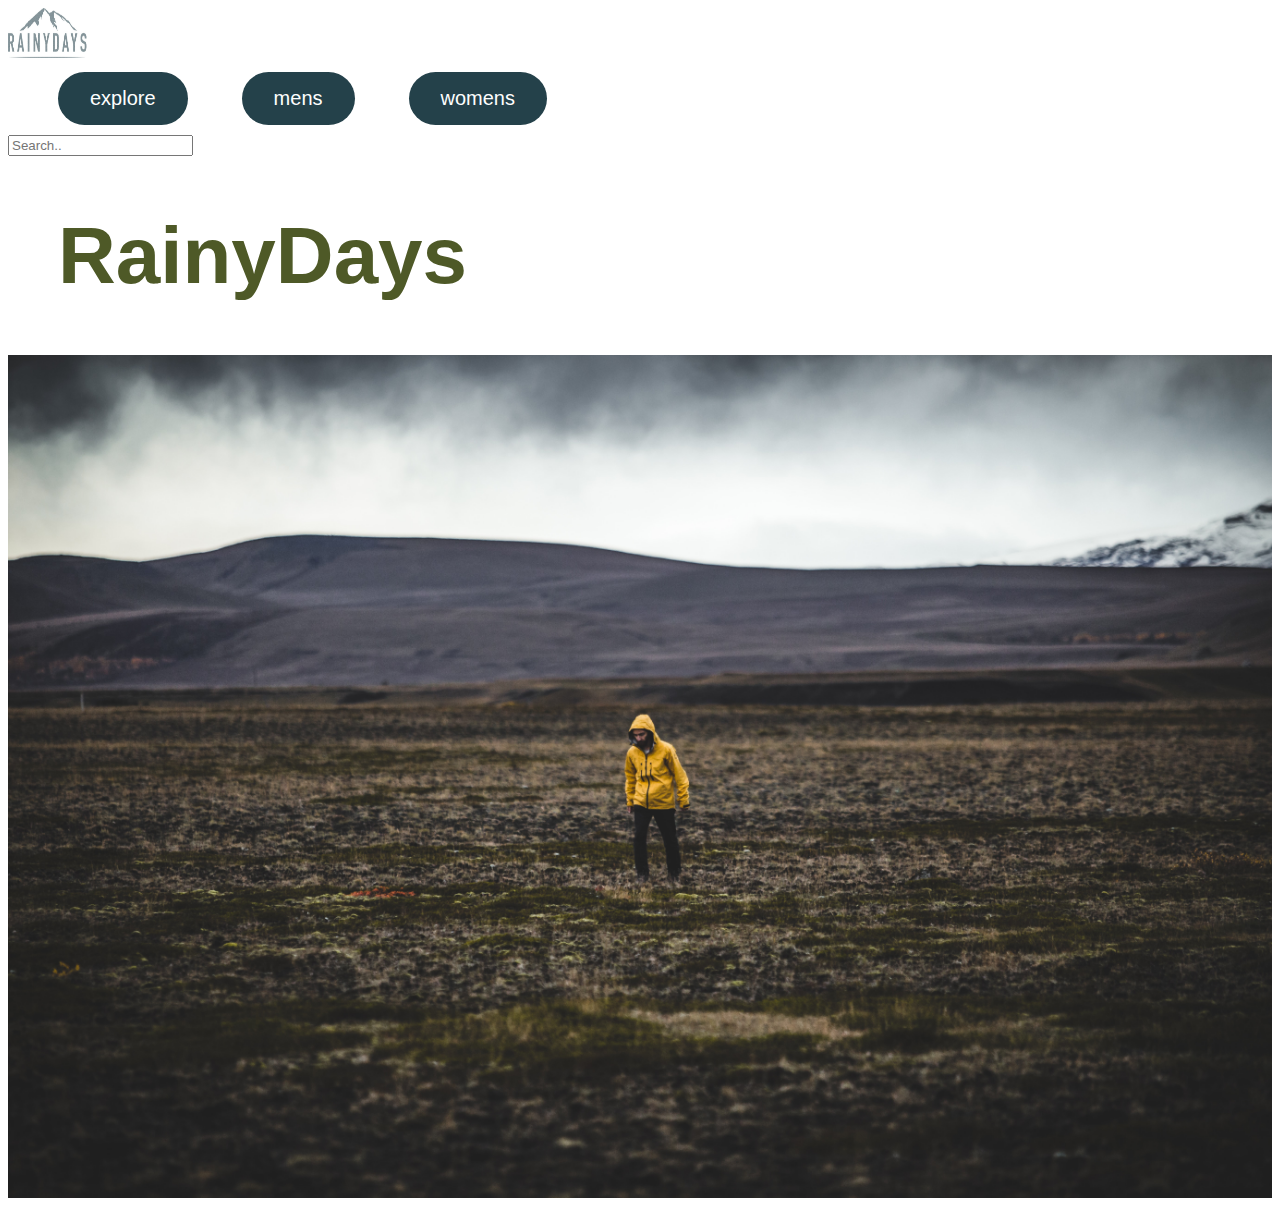
==== index.html @ cf07729b "all pages updatetd" ====
<!DOCTYPE html>
<html>
  <head>
    <link rel="stylesheet" href="styles/index.css" />
    <title>RainyDays</title>
    <meta name="viewporrt" content="width=device-width, initial-scale=1.0" />
    <meta name="description" content="Rain Jackets" />
    <meta
      name="keywords"
      content="Outdoor apparel, womens rain Jackets, mens rain Jackets"
    />
  </head>
  <body>
    <header>
      <div class="logo">
        <a href="index.html">
          <img
            src="images/RainyDays-Logo-Home-Page.png"
            alt="Logo"
            width="80"
            height="50"
          />
        </a>
      </div>
      <a href="explore.html"><button onclick>explore</button></a>
      <a href="mens.html"><button onclick>mens</button></a>
      <a href="womens.html"><button onclick>womens</button></a>

      <div class="search"><input type="text" placeholder="Search.."> </div>
    </header>

    <h1>RainyDays</h1>

    <img
      src="images/madara-parma-Lfw8ZpYaOhg-unsplash.jpg"
      alt="Man in yellow jacket, walking across a moor"
      height="100%"
      width="100%"
      ;
    />

    
  </body>
</html>
---- styles/index.css ----
body {
  background-color: rgb(255, 255, 255);
}
h1 {
  color: rgb(78, 89, 39);
  margin-left: 50px;
  font-family: 'Segoe UI', Tahoma, Geneva, Verdana, sans-serif;
  font-size: 80px;
}
nav {
  margin-left: 50px;
}



button {
  display: inline-block;
  border-radius: 50px;
  margin-left: 50px;
  margin-bottom: 10px;
  margin-top: 10px;
  size: 50px;
  color: rgb(254, 254, 254);
  background-color: rgb(36, 65, 74);
  text-align: center;
  font-size: 20px;
  border: none;
  padding: 15px 32px;
  cursor: pointer;
}

body{
  object-fit: cover;
  background-position: center;
  background-repeat: no-repeat;
  background-size: cover;
}
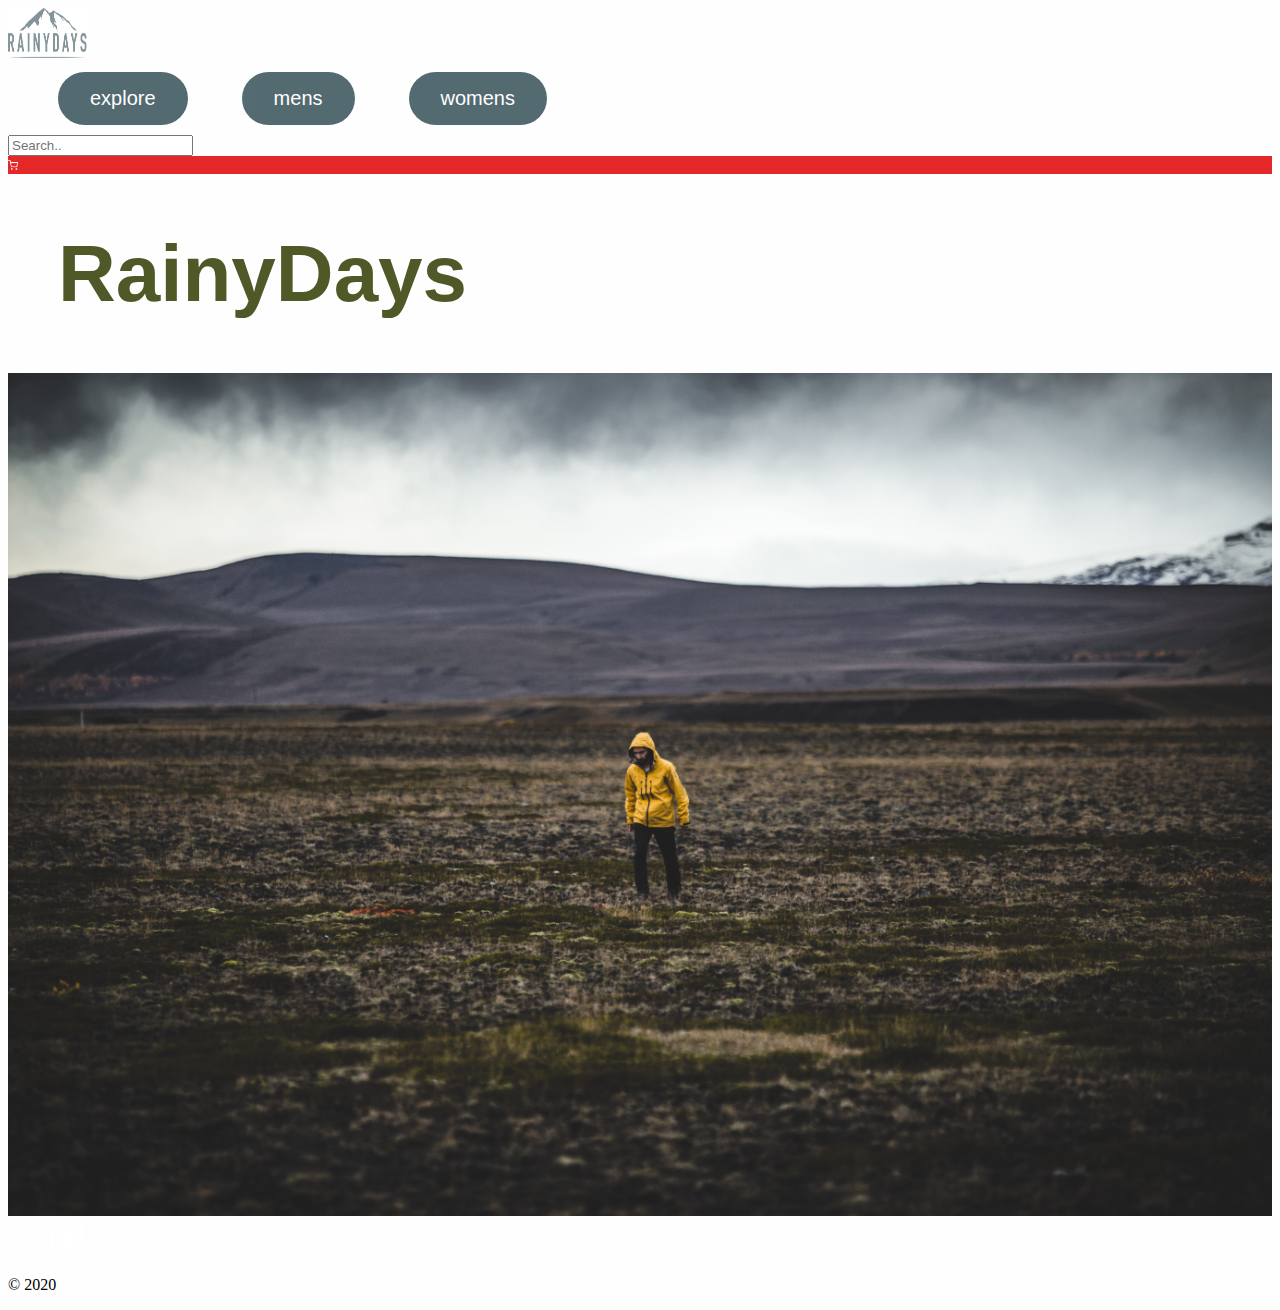
==== commit 2e773a8e: "cart html added" ====
--- a/index.html
+++ b/index.html
@@ -2,16 +2,17 @@
 <html>
   <head>
     <link rel="stylesheet" href="styles/index.css" />
-    <title>RainyDays</title>
+    <meta charset="UTF-8">
     <meta name="viewporrt" content="width=device-width, initial-scale=1.0" />
     <meta name="description" content="Rain Jackets" />
-    <meta
-      name="keywords"
-      content="Outdoor apparel, womens rain Jackets, mens rain Jackets"
-    />
+    <meta name="keywords"  content="Outdoor apparel, womens rain Jackets, mens rain Jackets" />
+
+    <title>RainyDays</title>
   </head>
   <body>
+
     <header>
+
       <div class="logo">
         <a href="index.html">
           <img
@@ -25,8 +26,18 @@
       <a href="explore.html"><button onclick>explore</button></a>
       <a href="mens.html"><button onclick>mens</button></a>
       <a href="womens.html"><button onclick>womens</button></a>
+      
 
-      <div class="search"><input type="text" placeholder="Search.."> </div>
+      <div class="search"><input type="text" placeholder="Search.." /></div>
+      <div class="cart"
+        <a href="cart.html">
+        <img
+          src="images/Icon-shopping-cart.png"
+          alt="Icon-shopping-cart"
+          width="10px"
+          height="10px"
+        />
+      </div>
     </header>
 
     <h1>RainyDays</h1>
@@ -38,7 +49,19 @@
       width="100%"
       ;
     />
+    <footer>
+      <div class="social-media-box mobile-index">
+        <a class="social-media-icon" href="https://www.facebook.com" ><img
+                src="/images/Icon awesome-facebook-f.png" alt="facebook"
 
-    
+              width= "10"
+              height= "10"/></a>
+
+        <a class="social-media-icon" href="https://www.instagram.com" target="_blank"><img
+                src="/images/Icon awesome-instagram.png" alt="instagram."></a>
+        <a class="social-media-icon" href="https://www.pinterest.com" target="_blank"><img
+                src="/images/Icon awesome-pinterest-p.png" alt="pinterest"></a>
+        <p class="footer-text">&copy 2020</p>  
+    </footer>
   </body>
 </html>
--- a/styles/index.css
+++ b/styles/index.css
@@ -1,20 +1,31 @@
+
+
+
+.cart {
+  background-color: rgb(228, 39, 39);
+}
+
+
+
 body {
-  background-color: rgb(255, 255, 255);
+  background-color: rgb(254, 254, 254);
 }
 h1 {
   color: rgb(78, 89, 39);
   margin-left: 50px;
   font-family: 'Segoe UI', Tahoma, Geneva, Verdana, sans-serif;
   font-size: 80px;
+  
 }
 nav {
+  display: flex;
   margin-left: 50px;
 }
 
 
 
 button {
-  display: inline-block;
+  display: inline-flex;
   border-radius: 50px;
   margin-left: 50px;
   margin-bottom: 10px;
@@ -27,6 +38,7 @@
   border: none;
   padding: 15px 32px;
   cursor: pointer;
+  opacity: 78%;
 }
 
 body{
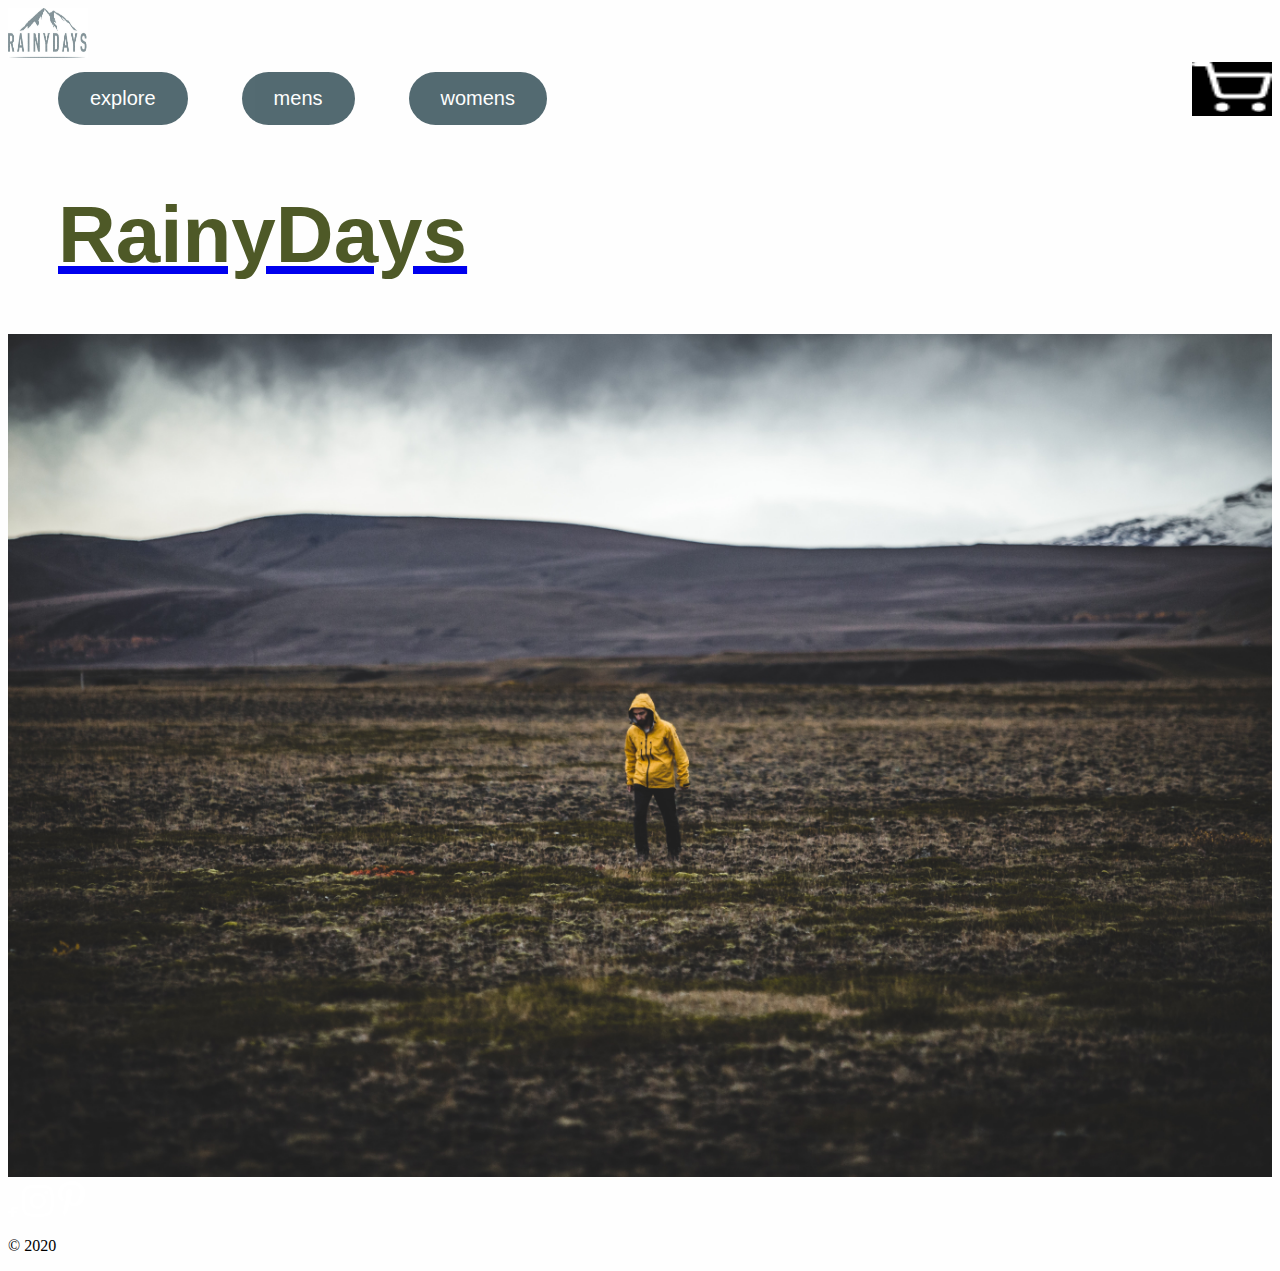
==== commit b52c2d48: "cart symbol and link to" ====
--- a/index.html
+++ b/index.html
@@ -27,16 +27,15 @@
       <a href="mens.html"><button onclick>mens</button></a>
       <a href="womens.html"><button onclick>womens</button></a>
       
-
-      <div class="search"><input type="text" placeholder="Search.." /></div>
-      <div class="cart"
+      <div class="cart">
         <a href="cart.html">
         <img
           src="images/Icon-shopping-cart.png"
           alt="Icon-shopping-cart"
-          width="10px"
-          height="10px"
-        />
+          width="80"
+          height="50"
+          />
+        
       </div>
     </header>
 
--- a/styles/index.css
+++ b/styles/index.css
@@ -2,7 +2,12 @@
 
 
 .cart {
-  background-color: rgb(228, 39, 39);
+  display: flex;
+  background-color: rgb(0, 0, 0);
+  background-repeat: no-repeat;
+  background-position: center;
+  float: right;
+
 }
 
 
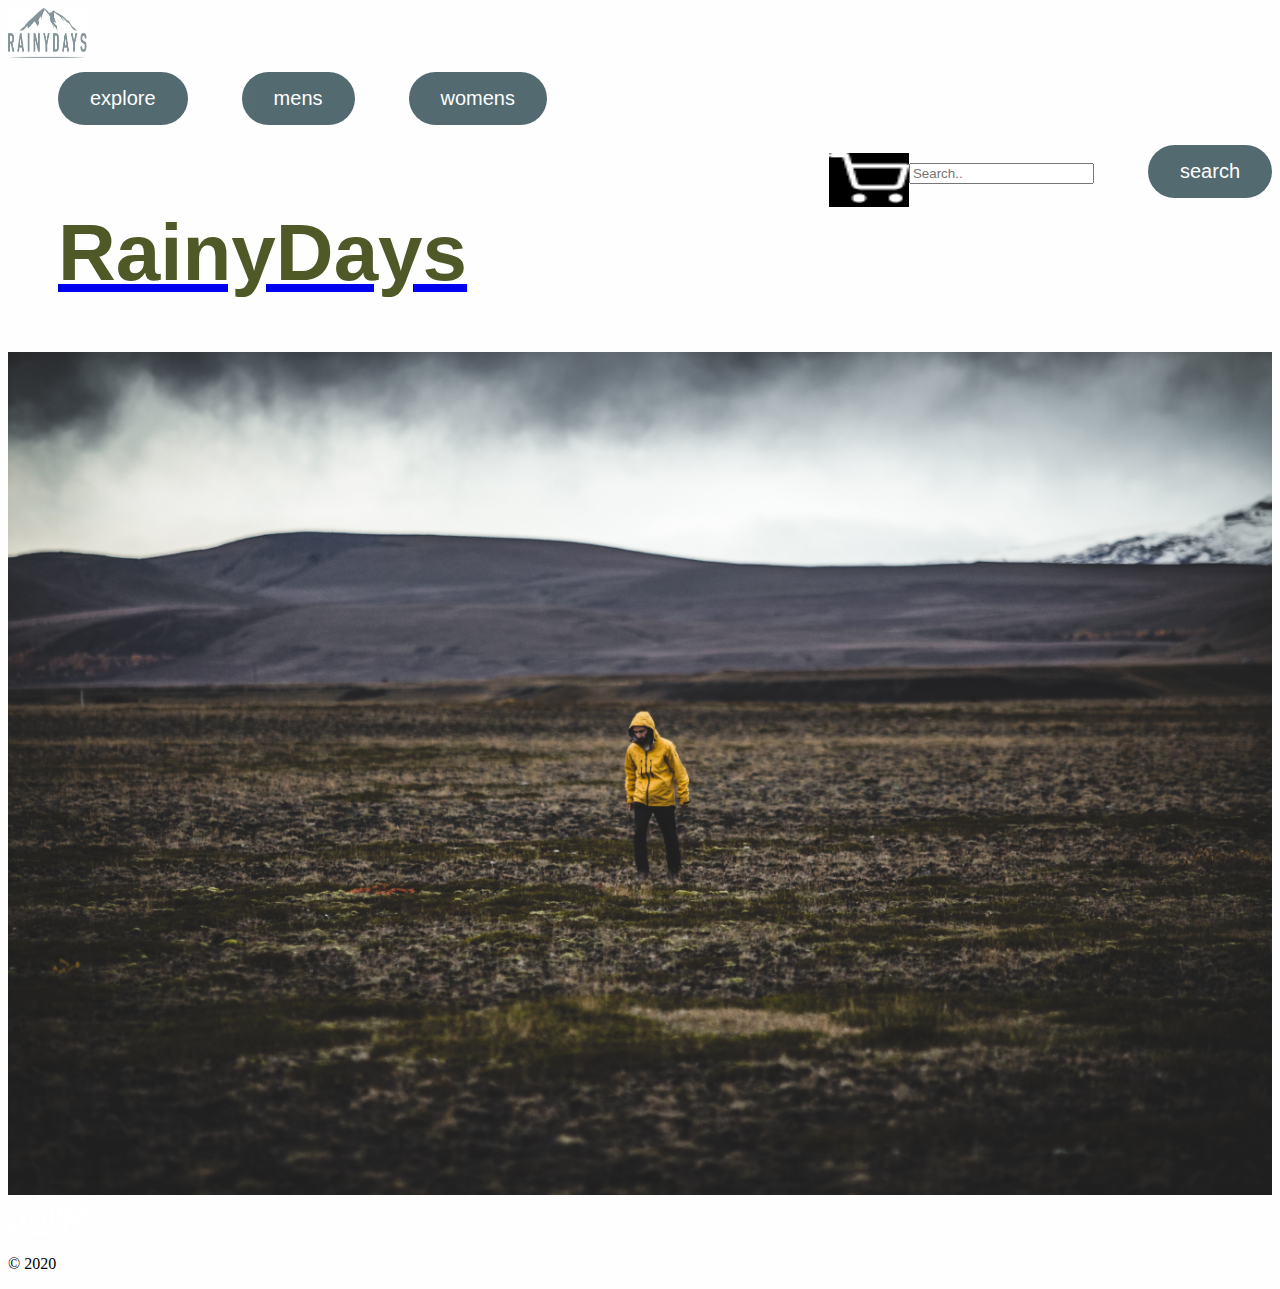
==== commit db606d10: "cart css and index css" ====
--- a/index.html
+++ b/index.html
@@ -26,7 +26,7 @@
       <a href="explore.html"><button onclick>explore</button></a>
       <a href="mens.html"><button onclick>mens</button></a>
       <a href="womens.html"><button onclick>womens</button></a>
-      
+      <li><div class="search"><input type="text" placeholder="Search.."> <a href="explore.html"><button onclick>search</button></a></div></li>
       <div class="cart">
         <a href="cart.html">
         <img
--- a/styles/index.css
+++ b/styles/index.css
@@ -1,5 +1,7 @@
 
-
+.search {
+  float: right;
+}
 
 .cart {
   display: flex;
@@ -7,6 +9,7 @@
   background-repeat: no-repeat;
   background-position: center;
   float: right;
+
 
 }
 
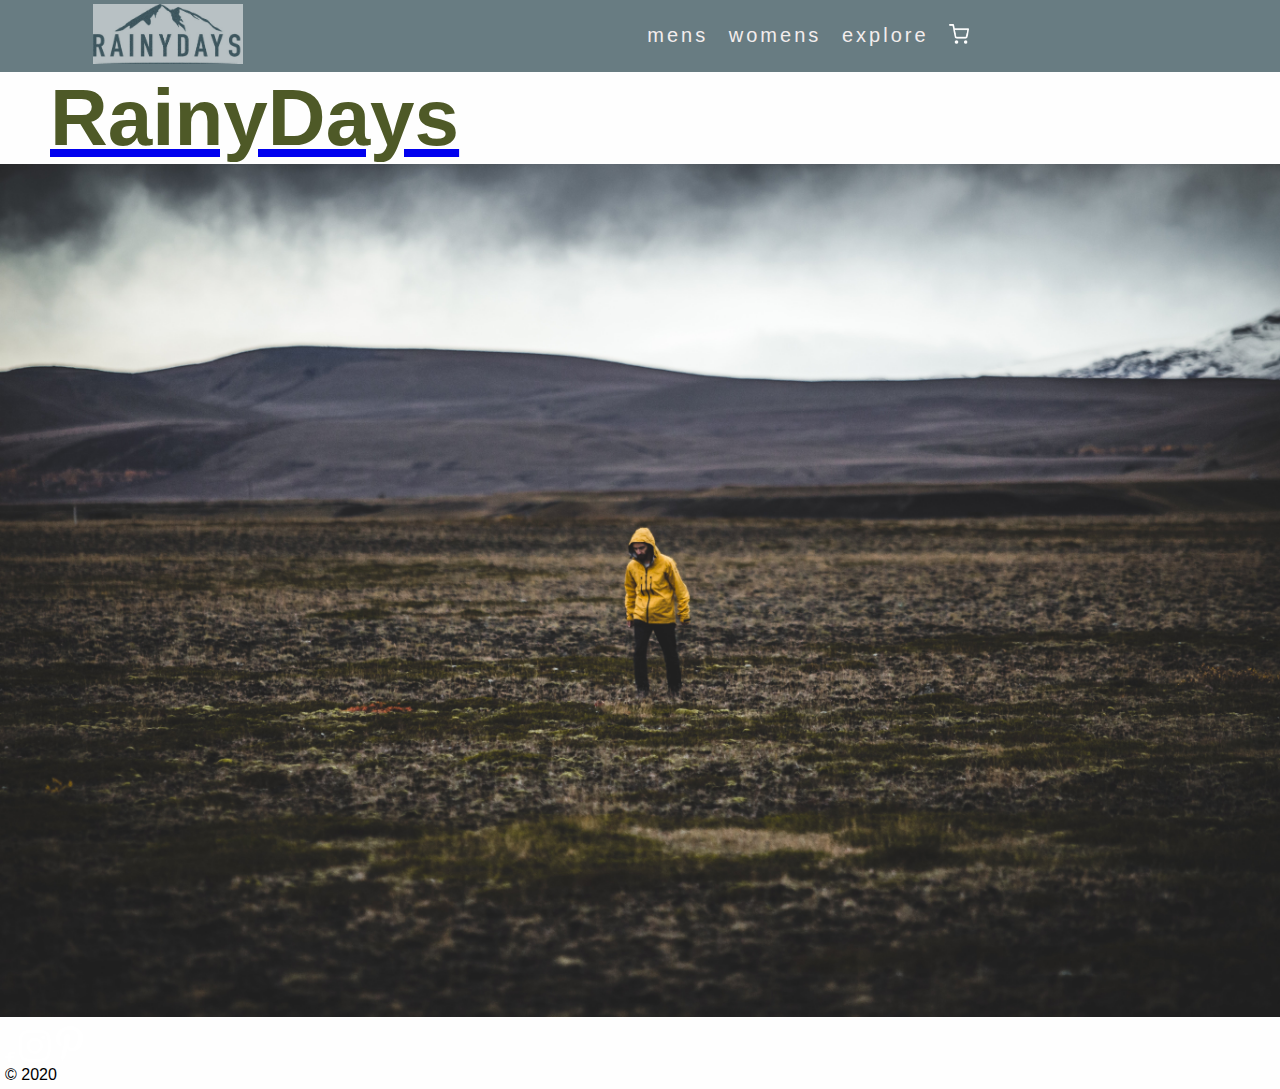
==== commit 78f71d67: "nav bar added to all landing pages" ====
--- a/index.html
+++ b/index.html
@@ -1,6 +1,7 @@
 <!DOCTYPE html>
 <html>
   <head>
+    <link rel="stylesheet" href="styles/global.css">
     <link rel="stylesheet" href="styles/index.css" />
     <meta charset="UTF-8">
     <meta name="viewporrt" content="width=device-width, initial-scale=1.0" />
@@ -13,30 +14,37 @@
 
     <header>
 
-      <div class="logo">
-        <a href="index.html">
-          <img
-            src="images/RainyDays-Logo-Home-Page.png"
-            alt="Logo"
-            width="80"
-            height="50"
-          />
-        </a>
-      </div>
-      <a href="explore.html"><button onclick>explore</button></a>
-      <a href="mens.html"><button onclick>mens</button></a>
-      <a href="womens.html"><button onclick>womens</button></a>
-      <li><div class="search"><input type="text" placeholder="Search.."> <a href="explore.html"><button onclick>search</button></a></div></li>
-      <div class="cart">
-        <a href="cart.html">
-        <img
-          src="images/Icon-shopping-cart.png"
-          alt="Icon-shopping-cart"
-          width="80"
-          height="50"
-          />
+      <body>
+        <nav>
+          <div class="logo">  <a href="index.html">
+                <img
+                  src="images/RainyDays-Logo-Home-Page.png"
+                  alt="Logo"
+                  width="150"
+                  height="60"
+                />
+          
+          
+          </div>
+          <ul class="nav-links">
+           
+            <li><a href="mens.html">mens</a></li>
+            <li><a href="womens.html">womens</a></li>
+            <li><a href="explore.html">explore</a></li>
+          <li>
+          <div class="cart">
+            <a href="cart.html">
+            <img
+              src="images/Icon-shopping-cart.png"
+              alt="Icon-shopping-cart"
+              width="20"
+              height="20"
+              />
+            </li>
+            </ul>
+        </nav>
         
-      </div>
+      </body>
     </header>
 
     <h1>RainyDays</h1>
--- a/styles/global.css
+++ b/styles/global.css
@@ -0,0 +1,75 @@
+* {
+    margin: 0px;
+    padding: 0px;
+    box-sizing: border-box;
+    font-family: 'Segoe UI', Tahoma, Geneva, Verdana, sans-serif;
+  }
+  nav {
+    display: flex;
+    justify-content: space-around;
+    align-items: center;
+    min-height: 8vh;
+    background-color: rgba(36, 65, 74, 69%);
+    
+  }
+  
+  .logo{
+      justify-content: left;
+  }
+      
+  .nav-links{
+      display: flex;
+      justify-content: space-around;
+      width: 30%;
+  }
+  .nav-links li{
+      list-style: none;
+  }
+  .nav-links a{
+      color: rgb(243, 237, 237);
+      text-decoration: none;
+      letter-spacing: 3px;
+      font-size: 20px;
+  }
+  .icon{
+      display: flex;
+  }
+  
+  
+  @media screen and (max-width:1024px){
+      .nav-links{
+          width: 50%;
+      }
+  }
+  @media screen and (max-width:768px){
+      
+      .nav-links{
+          position: absolute;
+          right: 0px;
+          height: 92vh;
+          top: 8vh;
+          background-color:  rgba(36, 65, 74, 69%);
+          display: flex;
+          flex-direction: column;
+          align-items: center;
+          width: 40%;
+          
+  
+  
+      }
+      
+      
+  }
+  
+  
+  
+      
+  
+  footer{
+      display: flex;
+     margin: 5px;
+      justify-content: left;
+  }
+  .sosial-media-icon{
+      justify-content: space-around;
+  }--- a/styles/index.css
+++ b/styles/index.css
@@ -3,15 +3,7 @@
   float: right;
 }
 
-.cart {
-  display: flex;
-  background-color: rgb(0, 0, 0);
-  background-repeat: no-repeat;
-  background-position: center;
-  float: right;
 
-
-}
 
 
 
@@ -25,10 +17,7 @@
   font-size: 80px;
   
 }
-nav {
-  display: flex;
-  margin-left: 50px;
-}
+
 
 
 
@@ -54,4 +43,4 @@
   background-position: center;
   background-repeat: no-repeat;
   background-size: cover;
-}+}
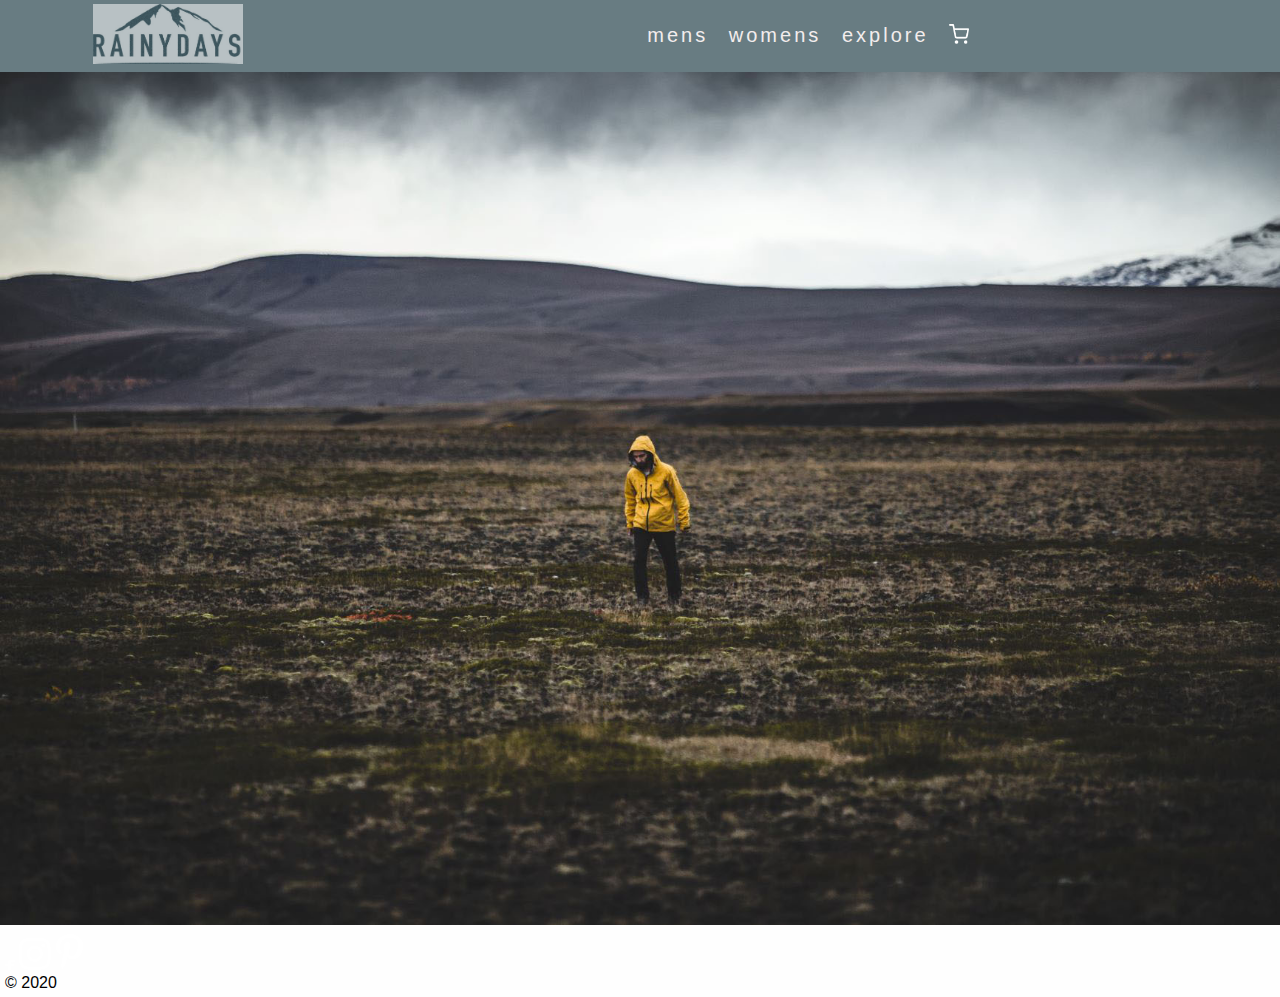
==== commit 498d51d3: "adjusted image size" ====
--- a/index.html
+++ b/index.html
@@ -1,74 +1,60 @@
 <!DOCTYPE html>
 <html>
-  <head>
-    <link rel="stylesheet" href="styles/global.css">
-    <link rel="stylesheet" href="styles/index.css" />
-    <meta charset="UTF-8">
-    <meta name="viewporrt" content="width=device-width, initial-scale=1.0" />
-    <meta name="description" content="Rain Jackets" />
-    <meta name="keywords"  content="Outdoor apparel, womens rain Jackets, mens rain Jackets" />
 
-    <title>RainyDays</title>
-  </head>
-  <body>
+<head>
+  <link rel="stylesheet" href="styles/global.css">
+  <link rel="stylesheet" href="styles/index.css" />
+  <meta charset="UTF-8">
+  <meta name="viewporrt" content="width=device-width, initial-scale=1.0" />
+  <meta name="description" content="Rain Jackets" />
+  <meta name="keywords" content="Outdoor apparel, womens rain Jackets, mens rain Jackets" />
 
-    <header>
+  <title>RainyDays</title>
+</head>
 
-      <body>
-        <nav>
-          <div class="logo">  <a href="index.html">
-                <img
-                  src="images/RainyDays-Logo-Home-Page.png"
-                  alt="Logo"
-                  width="150"
-                  height="60"
-                />
-          
-          
-          </div>
-          <ul class="nav-links">
-           
-            <li><a href="mens.html">mens</a></li>
-            <li><a href="womens.html">womens</a></li>
-            <li><a href="explore.html">explore</a></li>
+<body>
+
+  <header>
+
+    <body>
+      <nav>
+        <div class="logo"> <a href="index.html">
+            <img src="images/RainyDays-Logo-Home-Page.png" alt="Logo" width="150" height="60" />
+
+
+        </div>
+        <ul class="nav-links">
+
+          <li><a href="mens.html">mens</a></li>
+          <li><a href="womens.html">womens</a></li>
+          <li><a href="explore.html">explore</a></li>
           <li>
-          <div class="cart">
-            <a href="cart.html">
-            <img
-              src="images/Icon-shopping-cart.png"
-              alt="Icon-shopping-cart"
-              width="20"
-              height="20"
-              />
-            </li>
-            </ul>
-        </nav>
-        
-      </body>
-    </header>
+            <div class="cart">
+              <a href="cart.html">
+                <img src="images/Icon-shopping-cart.png" alt="Icon-shopping-cart" width="20" height="20" />
+          </li>
+        </ul>
+      </nav>
+      <h1>RainyDays</h1>
 
-    <h1>RainyDays</h1>
 
-    <img
-      src="images/madara-parma-Lfw8ZpYaOhg-unsplash.jpg"
-      alt="Man in yellow jacket, walking across a moor"
-      height="100%"
-      width="100%"
-      ;
-    />
-    <footer>
-      <div class="social-media-box mobile-index">
-        <a class="social-media-icon" href="https://www.facebook.com" ><img
-                src="/images/Icon awesome-facebook-f.png" alt="facebook"
+  </header>
 
-              width= "10"
-              height= "10"/></a>
+  <main>
+    <div class="background"><img src="images/madara-parma-Lfw8ZpYaOhg-unsplash-1.jpg" alt="Man in yellow jacket, walking across a moor"
+        height="100%" width="100%" ; /></div>
+  </main>
 
-        <a class="social-media-icon" href="https://www.instagram.com" target="_blank"><img
-                src="/images/Icon awesome-instagram.png" alt="instagram."></a>
-        <a class="social-media-icon" href="https://www.pinterest.com" target="_blank"><img
-                src="/images/Icon awesome-pinterest-p.png" alt="pinterest"></a>
-        <p class="footer-text">&copy 2020</p>  
-    </footer>
-  </body>
-</html>
+  <footer>
+    <div class="social-media-box mobile-index">
+      <a class="social-media-icon" href="https://www.facebook.com"><img src="/images/Icon awesome-facebook-f.png"
+          alt="facebook" width="10" height="10" /></a>
+
+      <a class="social-media-icon" href="https://www.instagram.com" target="_blank"><img
+          src="/images/Icon awesome-instagram.png" alt="instagram."></a>
+      <a class="social-media-icon" href="https://www.pinterest.com" target="_blank"><img
+          src="/images/Icon awesome-pinterest-p.png" alt="pinterest"></a>
+      <p class="footer-text">&copy 2020</p>
+  </footer>
+
+</html>--- a/styles/index.css
+++ b/styles/index.css
@@ -6,6 +6,8 @@
 
 
 
+  
+
 
 body {
   background-color: rgb(254, 254, 254);
@@ -13,8 +15,8 @@
 h1 {
   color: rgb(78, 89, 39);
   margin-left: 50px;
-  font-family: 'Segoe UI', Tahoma, Geneva, Verdana, sans-serif;
-  font-size: 80px;
+ display: none;
+  font-size: 50px;
   
 }
 
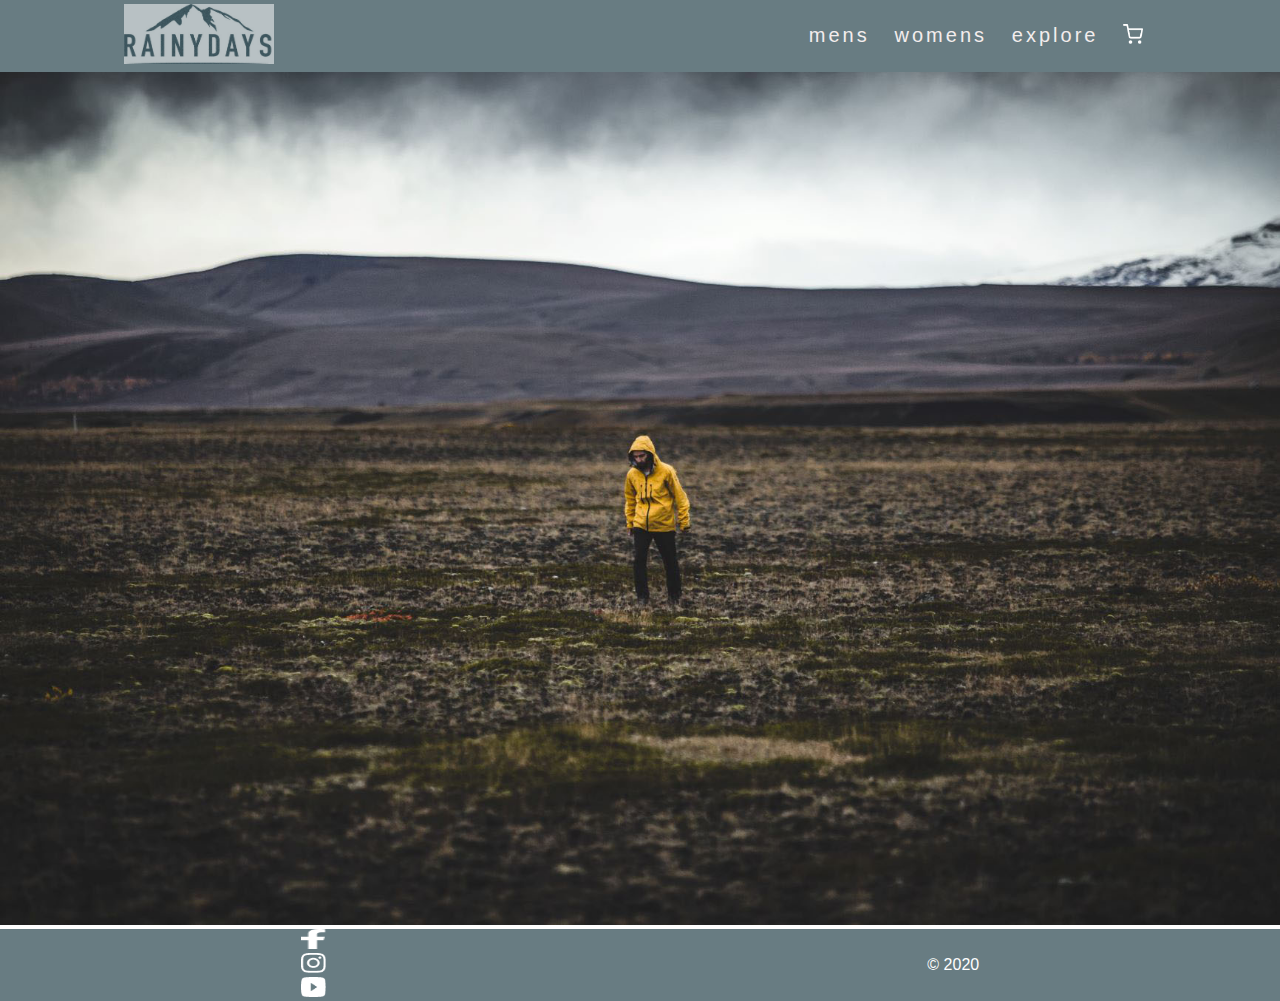
==== commit 1319bb09: "css clean up" ====
--- a/index.html
+++ b/index.html
@@ -24,16 +24,12 @@
 
         </div>
         <ul class="nav-links">
-
+       
           <li><a href="mens.html">mens</a></li>
           <li><a href="womens.html">womens</a></li>
           <li><a href="explore.html">explore</a></li>
-          <li>
-            <div class="cart">
-              <a href="cart.html">
-                <img src="images/Icon-shopping-cart.png" alt="Icon-shopping-cart" width="20" height="20" />
-          </li>
-        </ul>
+          <li><a href="cart.html"><img src="images/Icon-shopping-cart.png" alt="Icon-shopping-cart" width="20" height="20"></a> </li>
+          </ul>
       </nav>
       <h1>RainyDays</h1>
 
@@ -46,14 +42,12 @@
   </main>
 
   <footer>
-    <div class="social-media-box mobile-index">
-      <a class="social-media-icon" href="https://www.facebook.com"><img src="/images/Icon awesome-facebook-f.png"
-          alt="facebook" width="10" height="10" /></a>
+      <ul class="social-media">
+        <li><a href="facebook.com"><img src="images/Icon awesome-facebook-f.png" alt="facebook" width="25" height="20"></a></li>
+        <li><a href="instagram.com"><img src="images/Icon awesome-instagram.png" alt="instagram" width="25" height="20"></a></li>
+        <li><a href="youtube.com"><img src="images/Icon awesome-youtube.png" alt="youtube" width="25" height="20"></a></li>
 
-      <a class="social-media-icon" href="https://www.instagram.com" target="_blank"><img
-          src="/images/Icon awesome-instagram.png" alt="instagram."></a>
-      <a class="social-media-icon" href="https://www.pinterest.com" target="_blank"><img
-          src="/images/Icon awesome-pinterest-p.png" alt="pinterest"></a>
+      </ul>
       <p class="footer-text">&copy 2020</p>
   </footer>
 
--- a/styles/global.css
+++ b/styles/global.css
@@ -1,75 +1,88 @@
 * {
-    margin: 0px;
-    padding: 0px;
-    box-sizing: border-box;
-    font-family: 'Segoe UI', Tahoma, Geneva, Verdana, sans-serif;
+  margin: 0px;
+  padding: 0px;
+  box-sizing: border-box;
+  font-family: "Segoe UI", Tahoma, Geneva, Verdana, sans-serif;
+}
+nav {
+  display: flex;
+  justify-content: space-around;
+  align-items: center;
+  min-height: 8vh;
+  background-color: rgba(36, 65, 74, 69%);
+}
+
+.logo {
+  justify-content: left;
+}
+
+.nav-links {
+  display: flex;
+  justify-content: space-around;
+  width: 30%;
+}
+.nav-links li {
+  list-style: none;
+}
+.nav-links a {
+  color: rgb(243, 237, 237);
+  text-decoration: none;
+  letter-spacing: 3px;
+  font-size: 20px;
+}
+.icon {
+  display: flex;
+}
+
+@media screen and (max-width: 1024px) {
+  .nav-links {
+    width: 50%;
   }
-  nav {
+}
+@media screen and (max-width: 768px) {
+  .nav-links {
+    position: absolute;
+    right: 0px;
+    height: 92vh;
+    top: 8vh;
+    background-color: rgba(36, 65, 74, 69%);
     display: flex;
-    justify-content: space-around;
+    flex-direction: column;
     align-items: center;
-    min-height: 8vh;
-    background-color: rgba(36, 65, 74, 69%);
-    
+    width: 40%;
   }
-  
-  .logo{
-      justify-content: left;
-  }
-      
-  .nav-links{
-      display: flex;
-      justify-content: space-around;
-      width: 30%;
-  }
-  .nav-links li{
-      list-style: none;
-  }
-  .nav-links a{
-      color: rgb(243, 237, 237);
-      text-decoration: none;
-      letter-spacing: 3px;
-      font-size: 20px;
-  }
-  .icon{
-      display: flex;
-  }
-  
-  
-  @media screen and (max-width:1024px){
-      .nav-links{
-          width: 50%;
-      }
-  }
-  @media screen and (max-width:768px){
-      
-      .nav-links{
-          position: absolute;
-          right: 0px;
-          height: 92vh;
-          top: 8vh;
-          background-color:  rgba(36, 65, 74, 69%);
-          display: flex;
-          flex-direction: column;
-          align-items: center;
-          width: 40%;
-          
-  
-  
-      }
-      
-      
-  }
-  
-  
-  
-      
-  
-  footer{
-      display: flex;
-     margin: 5px;
-      justify-content: left;
-  }
-  .sosial-media-icon{
-      justify-content: space-around;
+}
+h1 {
+  display: none;
+}
+footer {
+  display: flex;
+  justify-content: space-around;
+  align-items: center;
+  min-height: 8vh;
+  background-color: rgba(36, 65, 74, 69%);
+  color: rgb(254, 254, 254);
+}
+.social-media {
+  align-items: baseline;
+}
+li {
+  list-style: none;
+}
+
+button {
+    display: inline-flex;
+    border-radius: 50px;
+    margin-left: 50px;
+    margin-bottom: 10px;
+    margin-top: 10px;
+    size: 50px;
+    color: rgb(254, 254, 254);
+    background-color: rgb(36, 65, 74);
+    text-align: center;
+    font-size: 20px;
+    border: none;
+    padding: 15px 32px;
+    cursor: pointer;
+    opacity: 78%;
   }--- a/styles/index.css
+++ b/styles/index.css
@@ -1,48 +1,17 @@
-
-.search {
-  float: right;
-}
-
-
-
-
   
 
 
 body {
   background-color: rgb(254, 254, 254);
 }
-h1 {
-  color: rgb(78, 89, 39);
-  margin-left: 50px;
- display: none;
-  font-size: 50px;
+
   
-}
 
 
-
-
-button {
-  display: inline-flex;
-  border-radius: 50px;
-  margin-left: 50px;
-  margin-bottom: 10px;
-  margin-top: 10px;
-  size: 50px;
-  color: rgb(254, 254, 254);
-  background-color: rgb(36, 65, 74);
-  text-align: center;
-  font-size: 20px;
-  border: none;
-  padding: 15px 32px;
-  cursor: pointer;
-  opacity: 78%;
-}
-
-body{
+main{
   object-fit: cover;
   background-position: center;
   background-repeat: no-repeat;
   background-size: cover;
 }
+
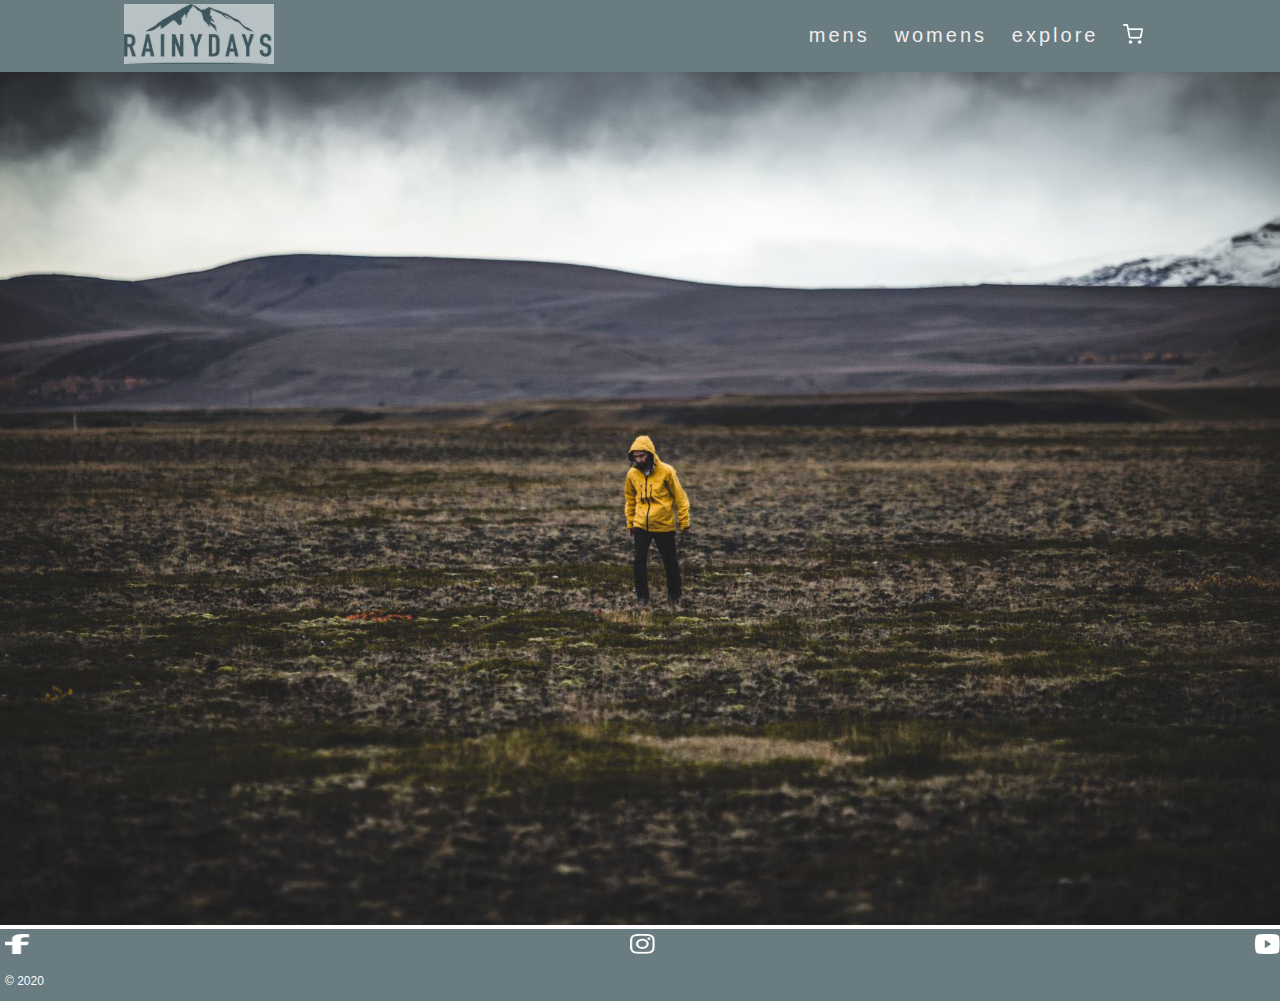
==== commit 0ce9e857: "g" ====
--- a/index.html
+++ b/index.html
@@ -42,10 +42,10 @@
   </main>
 
   <footer>
-      <ul class="social-media">
-        <li><a href="facebook.com"><img src="images/Icon awesome-facebook-f.png" alt="facebook" width="25" height="20"></a></li>
-        <li><a href="instagram.com"><img src="images/Icon awesome-instagram.png" alt="instagram" width="25" height="20"></a></li>
-        <li><a href="youtube.com"><img src="images/Icon awesome-youtube.png" alt="youtube" width="25" height="20"></a></li>
+      <ul class="socialmedia">
+        <li class="face"><a href="facebook.com"><img src="images/Icon awesome-facebook-f.png" alt="facebook" width="25" height="20"></a></li>
+        <li class="insta"><a href="instagram.com"><img src="images/Icon awesome-instagram.png" alt="instagram" width="25" height="20"></a></li>
+        <li class="tube"><a href="youtube.com"><img src="images/Icon awesome-youtube.png" alt="youtube" width="25" height="20"></a></li>
 
       </ul>
       <p class="footer-text">&copy 2020</p>
--- a/styles/global.css
+++ b/styles/global.css
@@ -39,32 +39,29 @@
     width: 50%;
   }
 }
-@media screen and (max-width: 768px) {
-  .nav-links {
-    position: absolute;
-    right: 0px;
-    height: 92vh;
-    top: 8vh;
-    background-color: rgba(36, 65, 74, 69%);
-    display: flex;
-    flex-direction: column;
-    align-items: center;
-    width: 40%;
-  }
-}
+
 h1 {
   display: none;
 }
 footer {
-  display: flex;
-  justify-content: space-around;
-  align-items: center;
-  min-height: 8vh;
+   min-height: 8vh;
   background-color: rgba(36, 65, 74, 69%);
   color: rgb(254, 254, 254);
 }
-.social-media {
-  align-items: baseline;
+.footer-text {
+  font-size: 12px;
+  display: flex;
+  flex-direction: inherit;
+  padding-left: 5px;
+}
+.socialmedia{
+  display: flex;
+  justify-content: space-between;
+  padding-left: 5px;
+  padding-top: 5px;
+  flex-direction: row;
+
+  min-height: 5vh;
 }
 li {
   list-style: none;
--- a/styles/index.css
+++ b/styles/index.css
@@ -9,7 +9,7 @@
 
 
 main{
-  object-fit: cover;
+  
   background-position: center;
   background-repeat: no-repeat;
   background-size: cover;
